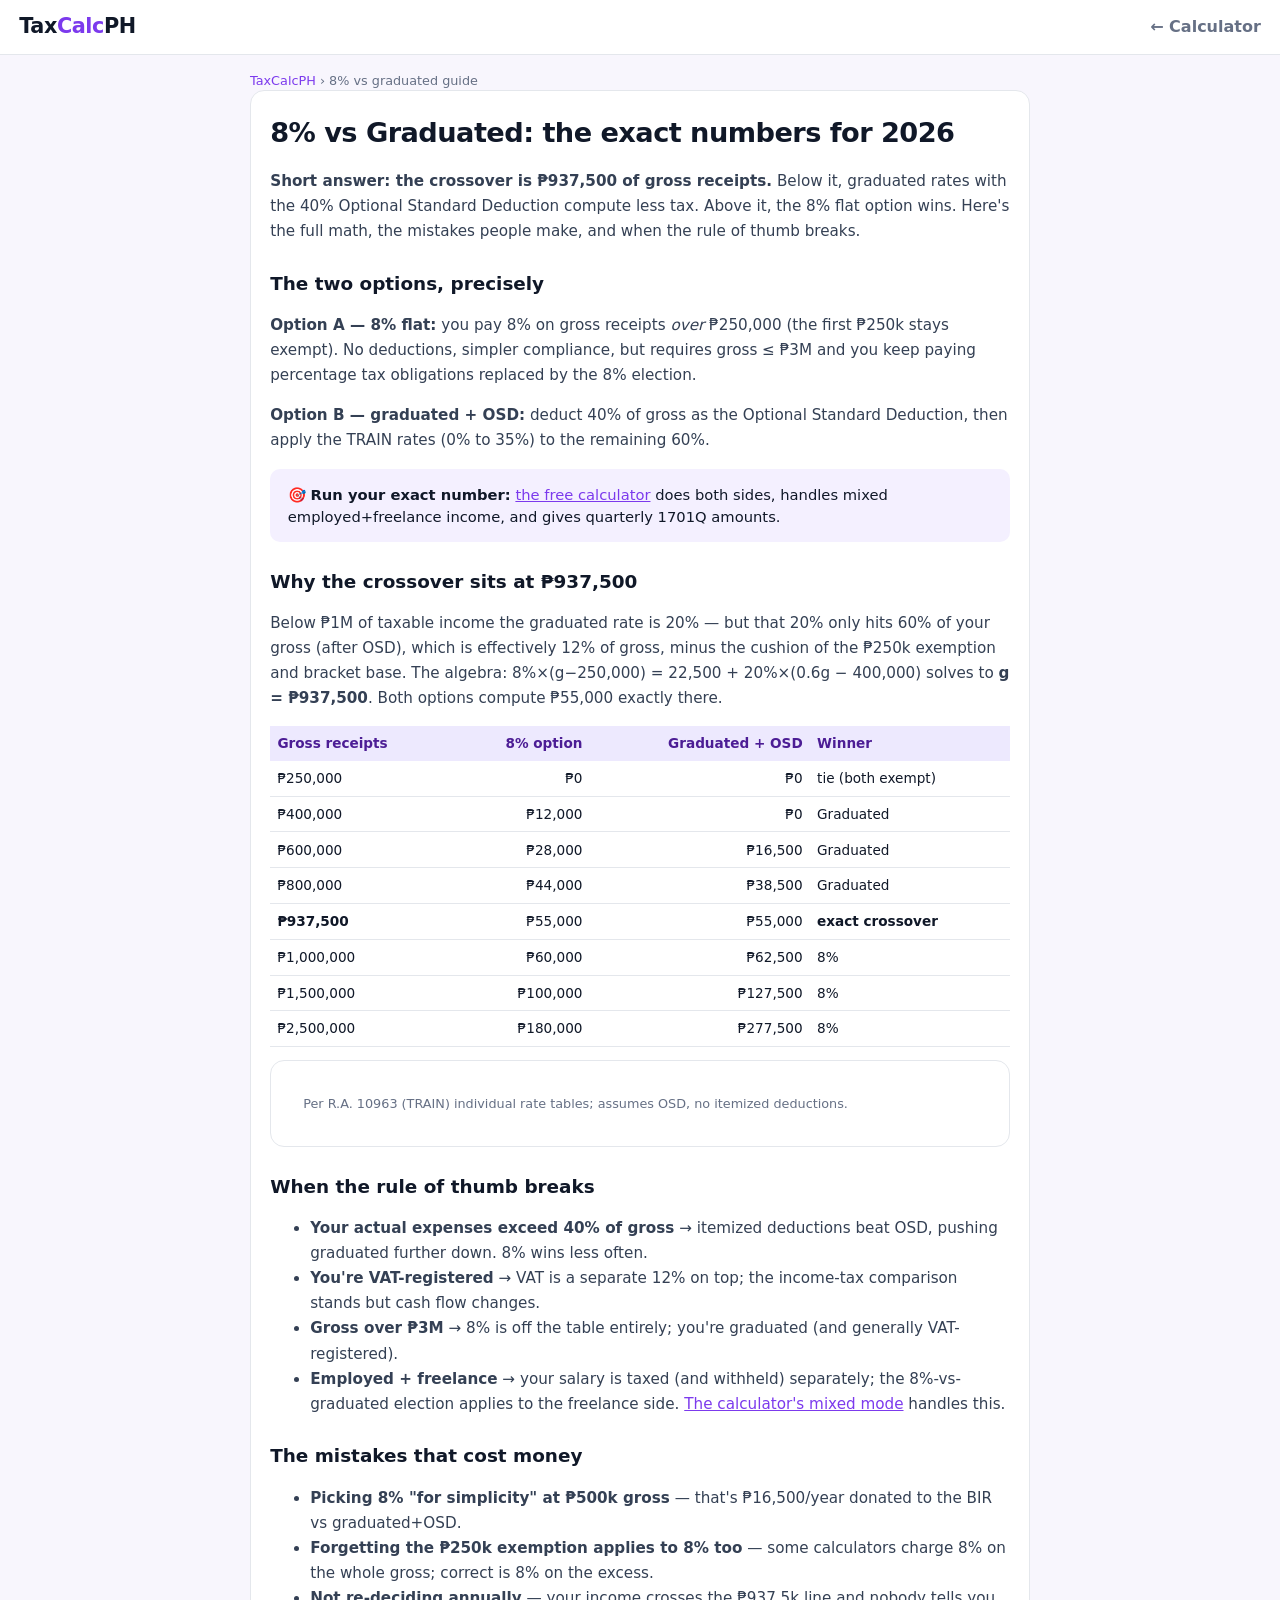
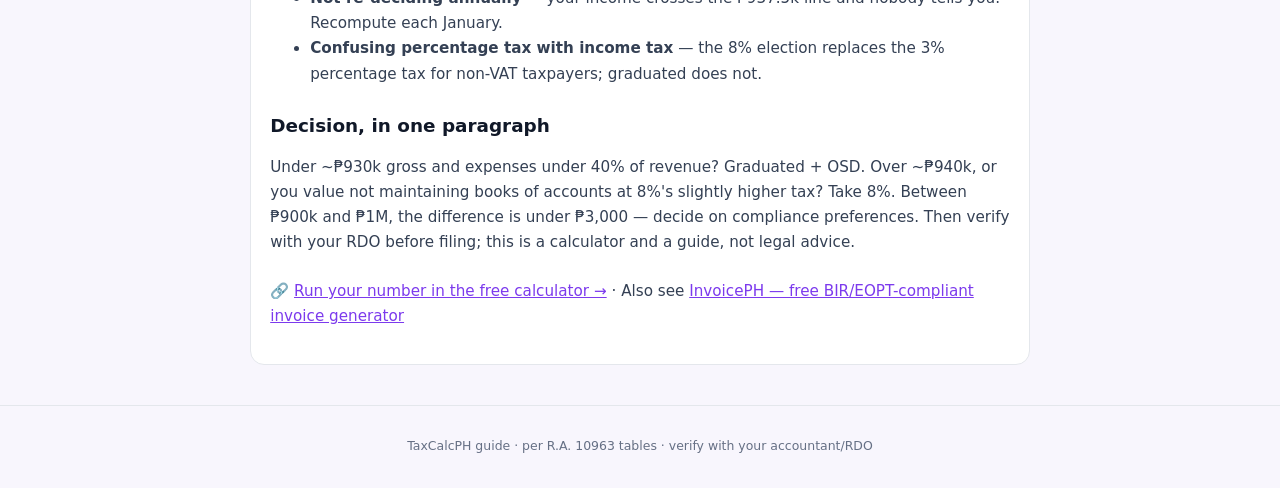
==== 8-percent-vs-graduated.html @ e0d60fc4 "add long-tail SEO guide page + sitemap + footer link" ====
<!DOCTYPE html>
<html lang="en">
<head>
<meta charset="UTF-8">
<meta name="viewport" content="width=device-width, initial-scale=1.0">
<title>8% vs Graduated Tax: The 2026 Decision Guide (With Exact Crossover) — TaxCalcPH</title>
<meta name="description" content="Exact crossover: below ₱937,500 gross receipts, graduated+OSD computes less tax; above it, 8% wins. Full comparison table, TRAIN brackets, common mistakes — and a free calculator.">
<link rel="canonical" href="https://makavelimachiavelli.github.io/taxcalcph/8-percent-vs-graduated.html">
<link rel="icon" href="data:image/svg+xml,%3Csvg xmlns='http://www.w3.org/2000/svg' viewBox='0 0 64 64'%3E%3Crect width='64' height='64' rx='12' fill='%237c3aed'/%3E%3Ctext x='32' y='44' font-size='34' text-anchor='middle' fill='white' font-family='Arial' font-weight='bold'%3E8%25%3C/text%3E%3C/svg%3E">
<link rel="stylesheet" href="style.css">
<style>
.article{max-width:780px;margin:0 auto;background:#fff;border:1px solid var(--line);border-radius:14px;padding:2rem}
.article h1{font-size:1.7rem;letter-spacing:-.02em;margin:.2rem 0 .6rem}
.article h2{font-size:1.15rem;margin:1.6rem 0 .5rem}
.article p,.article li{color:#344054;font-size:.95rem;line-height:1.65}
.article table{width:100%;border-collapse:collapse;font-size:.85rem;margin:.8rem 0}
.article th{background:#ede9fe;color:#4c1d95;text-align:left;padding:.45rem}
.article td{border-bottom:1px solid var(--line);padding:.45rem}
.article .num{text-align:right;font-variant-numeric:tabular-nums}
.callout{background:#f4f0ff;border-radius:10px;padding:.9rem 1.1rem;margin:1rem 0;font-size:.92rem}
.article a{color:var(--purple)}
.crumb{max-width:780px;margin:1rem auto 0;font-size:.8rem;color:var(--muted)}
.crumb a{color:var(--purple);text-decoration:none}
@media(max-width:700px){.article{padding:1.2rem}}
</style>
</head>
<body>
<header class="site-header">
  <div class="brand">Tax<span>Calc</span>PH</div>
  <nav><a href="./index.html">← Calculator</a></nav>
</header>
<div class="crumb"><a href="./index.html">TaxCalcPH</a> › 8% vs graduated guide</div>
<main class="article wrap" style="padding:1.2rem">
<h1>8% vs Graduated: the exact numbers for 2026</h1>
<p><strong>Short answer: the crossover is ₱937,500 of gross receipts.</strong> Below it, graduated rates with the 40% Optional Standard Deduction compute less tax. Above it, the 8% flat option wins. Here's the full math, the mistakes people make, and when the rule of thumb breaks.</p>

<h2>The two options, precisely</h2>
<p><strong>Option A — 8% flat:</strong> you pay 8% on gross receipts <em>over</em> ₱250,000 (the first ₱250k stays exempt). No deductions, simpler compliance, but requires gross ≤ ₱3M and you keep paying percentage tax obligations replaced by the 8% election.</p>
<p><strong>Option B — graduated + OSD:</strong> deduct 40% of gross as the Optional Standard Deduction, then apply the TRAIN rates (0% to 35%) to the remaining 60%.</p>
<div class="callout">🎯 <strong>Run your exact number:</strong> <a href="./index.html">the free calculator</a> does both sides, handles mixed employed+freelance income, and gives quarterly 1701Q amounts.</div>

<h2>Why the crossover sits at ₱937,500</h2>
<p>Below ₱1M of taxable income the graduated rate is 20% — but that 20% only hits 60% of your gross (after OSD), which is effectively 12% of gross, minus the cushion of the ₱250k exemption and bracket base. The algebra: 8%×(g−250,000) = 22,500 + 20%×(0.6g − 400,000) solves to <strong>g = ₱937,500</strong>. Both options compute ₱55,000 exactly there.</p>

<table>
<tr><th>Gross receipts</th><th class="num">8% option</th><th class="num">Graduated + OSD</th><th>Winner</th></tr>
<tr><td>₱250,000</td><td class="num">₱0</td><td class="num">₱0</td><td>tie (both exempt)</td></tr>
<tr><td>₱400,000</td><td class="num">₱12,000</td><td class="num">₱0</td><td>Graduated</td></tr>
<tr><td>₱600,000</td><td class="num">₱28,000</td><td class="num">₱16,500</td><td>Graduated</td></tr>
<tr><td>₱800,000</td><td class="num">₱44,000</td><td class="num">₱38,500</td><td>Graduated</td></tr>
<tr><td><strong>₱937,500</strong></td><td class="num">₱55,000</td><td class="num">₱55,000</td><td><strong>exact crossover</strong></td></tr>
<tr><td>₱1,000,000</td><td class="num">₱60,000</td><td class="num">₱62,500</td><td>8%</td></tr>
<tr><td>₱1,500,000</td><td class="num">₱100,000</td><td class="num">₱127,500</td><td>8%</td></tr>
<tr><td>₱2,500,000</td><td class="num">₱180,000</td><td class="num">₱277,500</td><td>8%</td></tr>
</table>
<p class="article" style="font-size:.8rem;color:#667085">Per R.A. 10963 (TRAIN) individual rate tables; assumes OSD, no itemized deductions.</p>

<h2>When the rule of thumb breaks</h2>
<ul>
<li><strong>Your actual expenses exceed 40% of gross</strong> → itemized deductions beat OSD, pushing graduated further down. 8% wins less often.</li>
<li><strong>You're VAT-registered</strong> → VAT is a separate 12% on top; the income-tax comparison stands but cash flow changes.</li>
<li><strong>Gross over ₱3M</strong> → 8% is off the table entirely; you're graduated (and generally VAT-registered).</li>
<li><strong>Employed + freelance</strong> → your salary is taxed (and withheld) separately; the 8%-vs-graduated election applies to the freelance side. <a href="./index.html">The calculator's mixed mode</a> handles this.</li>
</ul>

<h2>The mistakes that cost money</h2>
<ul>
<li><strong>Picking 8% "for simplicity" at ₱500k gross</strong> — that's ₱16,500/year donated to the BIR vs graduated+OSD.</li>
<li><strong>Forgetting the ₱250k exemption applies to 8% too</strong> — some calculators charge 8% on the whole gross; correct is 8% on the excess.</li>
<li><strong>Not re-deciding annually</strong> — your income crosses the ₱937.5k line and nobody tells you. Recompute each January.</li>
<li><strong>Confusing percentage tax with income tax</strong> — the 8% election replaces the 3% percentage tax for non-VAT taxpayers; graduated does not.</li>
</ul>

<h2>Decision, in one paragraph</h2>
<p>Under ~₱930k gross and expenses under 40% of revenue? Graduated + OSD. Over ~₱940k, or you value not maintaining books of accounts at 8%'s slightly higher tax? Take 8%. Between ₱900k and ₱1M, the difference is under ₱3,000 — decide on compliance preferences. Then verify with your RDO before filing; this is a calculator and a guide, not legal advice.</p>

<p style="margin-top:1.5rem">🔗 <a href="./index.html">Run your number in the free calculator →</a> · Also see <a href="https://makavelimachiavelli.github.io/invoiceph/">InvoicePH — free BIR/EOPT-compliant invoice generator</a></p>
</main>
<footer class="site-footer"><p>TaxCalcPH guide · per R.A. 10963 tables · verify with your accountant/RDO</p></footer>
</body>
</html>
---- style.css ----
/* TaxCalcPH — styles */
:root{
  --purple:#7c3aed; --ink:#101828; --muted:#667085; --line:#e4e7ec;
  --bg:#f8f6fd; --card:#fff; --green:#0e9f6e; --red:#dc2626; --amber:#b45309;
}
*{box-sizing:border-box}
body{margin:0;font-family:'Segoe UI',system-ui,-apple-system,Arial,sans-serif;background:var(--bg);color:var(--ink);line-height:1.5}
.hidden{display:none!important}

.site-header{position:sticky;top:0;z-index:50;background:#fff;border-bottom:1px solid var(--line);display:flex;justify-content:space-between;align-items:center;padding:.7rem 1.2rem}
.brand{font-weight:800;font-size:1.3rem;letter-spacing:-.02em}
.brand span{color:var(--purple)}
.site-header nav{display:flex;gap:1rem;align-items:center}
.site-header a{color:var(--muted);text-decoration:none;font-weight:600}
.btn-link{border:none;background:var(--purple);color:#fff;font-weight:700;padding:.45rem .9rem;border-radius:8px;cursor:pointer}
.badge{font-size:.7rem;font-weight:800;padding:.2rem .5rem;border-radius:99px;background:var(--green);color:#fff}

.wrap{max-width:1200px;margin:0 auto;padding:1.5rem 1.2rem}
.hero{text-align:center;padding:1.2rem 0 .8rem}
.hero h1{font-size:clamp(1.6rem,4vw,2.5rem);margin:0 0 .4rem;letter-spacing:-.03em}
.hero .sub{color:var(--muted);max-width:780px;margin:0 auto}
.hero-chips{display:flex;flex-wrap:wrap;gap:.5rem;justify-content:center;margin-top:1rem}
.hero-chips span{background:#ede9fe;color:#6d28d9;font-size:.8rem;font-weight:700;padding:.3rem .7rem;border-radius:99px}

.app-grid{display:grid;grid-template-columns:1fr 1fr;gap:1.2rem;margin-top:1.2rem}
@media(max-width:960px){.app-grid{grid-template-columns:1fr}}
.panel{background:var(--card);border:1px solid var(--line);border-radius:14px;padding:1.2rem}
.panel h2{font-size:.95rem;text-transform:uppercase;letter-spacing:.06em;color:var(--muted);margin:1rem 0 .6rem}
.panel h2:first-child{margin-top:0}
.preview-title{margin-top:0}

.fields{display:grid;gap:.6rem}
label{display:flex;flex-direction:column;gap:.25rem;font-size:.8rem;font-weight:600;color:var(--muted)}
input,select{border:1px solid var(--line);border-radius:8px;padding:.5rem .6rem;font-size:.95rem;font-family:inherit;background:#fff;color:var(--ink)}
input:focus,select:focus{outline:2px solid #ddd3ff;border-color:var(--purple)}
.hint{color:var(--muted);font-size:.8rem}

.opt-cards{display:grid;grid-template-columns:1fr 1fr;gap:.8rem}
@media(max-width:700px){.opt-cards{grid-template-columns:1fr}}
.opt-card{border:1px solid var(--line);border-radius:12px;padding:.9rem;background:#fbfaff}
.opt-card h3{margin:0 0 .3rem;font-size:.98rem}
.opt-card.win{border-color:var(--green);box-shadow:0 0 0 2px #d1f0e2}
.opt-desc{color:var(--muted);font-size:.78rem;margin:.2rem 0 .6rem}
.opt-tax{font-size:1.5rem;font-weight:900}
.opt-er{font-size:.78rem;color:var(--muted)}

.verdict{margin-top:.9rem;border-radius:10px;padding:.8rem 1rem;font-weight:700;background:#e9f9f1;color:#067a53;border:1px solid #b8e8d2}
.warn{margin-top:.6rem;border-radius:10px;padding:.7rem 1rem;font-size:.85rem;background:#fef7e6;color:var(--amber);border:1px solid #f5e0af}
.actions{display:flex;flex-wrap:wrap;gap:.6rem;margin-top:1.1rem}
.btn{border:1px solid var(--line);background:#fff;border-radius:10px;padding:.6rem 1rem;font-weight:700;cursor:pointer;font-size:.95rem}
.btn:hover{background:#f7f5fc}
.btn.primary{background:var(--purple);border-color:var(--purple);color:#fff}
.btn.primary:hover{background:#6b28d9}
.btn.big{width:100%;font-size:1.05rem;padding:.8rem}

.bracket-table{width:100%;border-collapse:collapse;font-size:.82rem}
.bracket-table th{border-bottom:1.5px solid var(--ink);text-align:left;padding:.3rem;font-size:.7rem;letter-spacing:.05em}
.bracket-table td{border-bottom:1px solid var(--line);padding:.35rem .3rem}
.bracket-table .r{text-align:right}
.bracket-table tr.hit td{background:#f1ebfd;font-weight:700}

/* comparison doc */
.comp-doc{background:#fff;border:1px solid #cbd5e1;border-radius:6px;padding:1.2rem;font-size:.85rem;box-shadow:0 1px 4px rgba(16,24,40,.06)}
.cd-head{font-weight:900;letter-spacing:.14em;text-align:center;border-bottom:2px solid var(--ink);padding-bottom:.4rem;margin-bottom:.3rem}
.cd-sub{font-size:.78rem;color:var(--muted);margin-bottom:.7rem}
.cd-table{width:100%;border-collapse:collapse;font-size:.82rem}
.cd-table td,.cd-table th{border-bottom:1px solid var(--line);padding:.4rem .3rem}
.cd-table th{font-size:.68rem;letter-spacing:.05em;border-bottom:1.5px solid var(--ink)}
.cd-table .r{text-align:right}
.totrow td{border-top:2px solid var(--ink);border-bottom:none;font-weight:900;font-size:.95rem}
.cd-verdict{margin-top:.8rem;font-weight:700;font-size:.9rem;background:#e9f9f1;border-radius:8px;padding:.6rem .8rem;color:#067a53}
.cd-foot{margin-top:.8rem;font-size:.66rem;color:var(--muted);text-align:center;border-top:1px solid var(--line);padding-top:.5rem}

.marketing{margin-top:2.5rem}
.cards{display:grid;grid-template-columns:repeat(auto-fit,minmax(240px,1fr));gap:1rem}
.card{background:#fff;border:1px solid var(--line);border-radius:14px;padding:1.1rem}
.card h3{margin:.1rem 0 .4rem;font-size:1.02rem}
.card p{color:var(--muted);font-size:.9rem;margin:0}
.card a{color:var(--purple)}
.faq-item{background:#fff;border:1px solid var(--line);border-radius:12px;padding:1rem 1.2rem;margin-bottom:.7rem}
.faq-item h3{margin:0 0 .35rem;font-size:1rem}
.faq-item p{margin:0;color:var(--muted);font-size:.92rem}
.cta-box{background:linear-gradient(135deg,#7c3aed,#5b21b6);color:#fff;border-radius:16px;padding:1.6rem;margin-top:2rem}
.cta-box h2{margin:0 0 .6rem}
.cta-box ul{margin:0 0 .6rem;padding-left:1.2rem}
.once{color:#e3d7ff;font-size:.85rem;margin:.4rem 0 .9rem}

.modal{position:fixed;inset:0;background:rgba(16,24,40,.55);display:flex;align-items:center;justify-content:center;z-index:100;padding:1rem}
.modal-card{background:#fff;border-radius:16px;padding:1.5rem;max-width:440px;width:100%;position:relative;max-height:90vh;overflow:auto}
.modal-card.wide{max-width:640px}
.modal-x{position:absolute;top:.7rem;right:.7rem;border:none;background:#f2f4f7;border-radius:8px;width:30px;height:30px;cursor:pointer;font-weight:700}
.price{font-size:1.6rem;font-weight:900;margin:.2rem 0 .8rem}
.price span{font-size:.8rem;font-weight:600;color:var(--muted)}
.qr-box{display:flex;gap:1rem;align-items:flex-start}
.qr-box img{border:1px solid var(--line);border-radius:8px;background:#fff}
.pay-steps{margin:0;padding-left:1.1rem;font-size:.85rem;color:var(--muted)}
.code-row{display:flex;gap:.5rem;margin-top:1rem}
.code-row input{flex:1}
.code-msg{font-size:.85rem;min-height:1.2rem;margin:.5rem 0 0;font-weight:700}
.code-msg.ok{color:var(--green)}
.code-msg.bad{color:var(--red)}
.book-table{width:100%;border-collapse:collapse;font-size:.82rem;margin:.6rem 0}
.book-table th{border-bottom:2px solid var(--ink);text-align:left;padding:.3rem}
.book-table td{border-bottom:1px solid var(--line);padding:.35rem .3rem}
.book-table .r{text-align:right}

.site-footer{border-top:1px solid var(--line);margin-top:2.5rem;padding:1.2rem;text-align:center;color:var(--muted);font-size:.78rem}

@media print{
  body *{visibility:hidden}
  #doc,#doc *{visibility:visible}
  #doc{position:absolute;left:0;top:0;width:100%;border:none;box-shadow:none;padding:0}
  @page{margin:14mm}
}
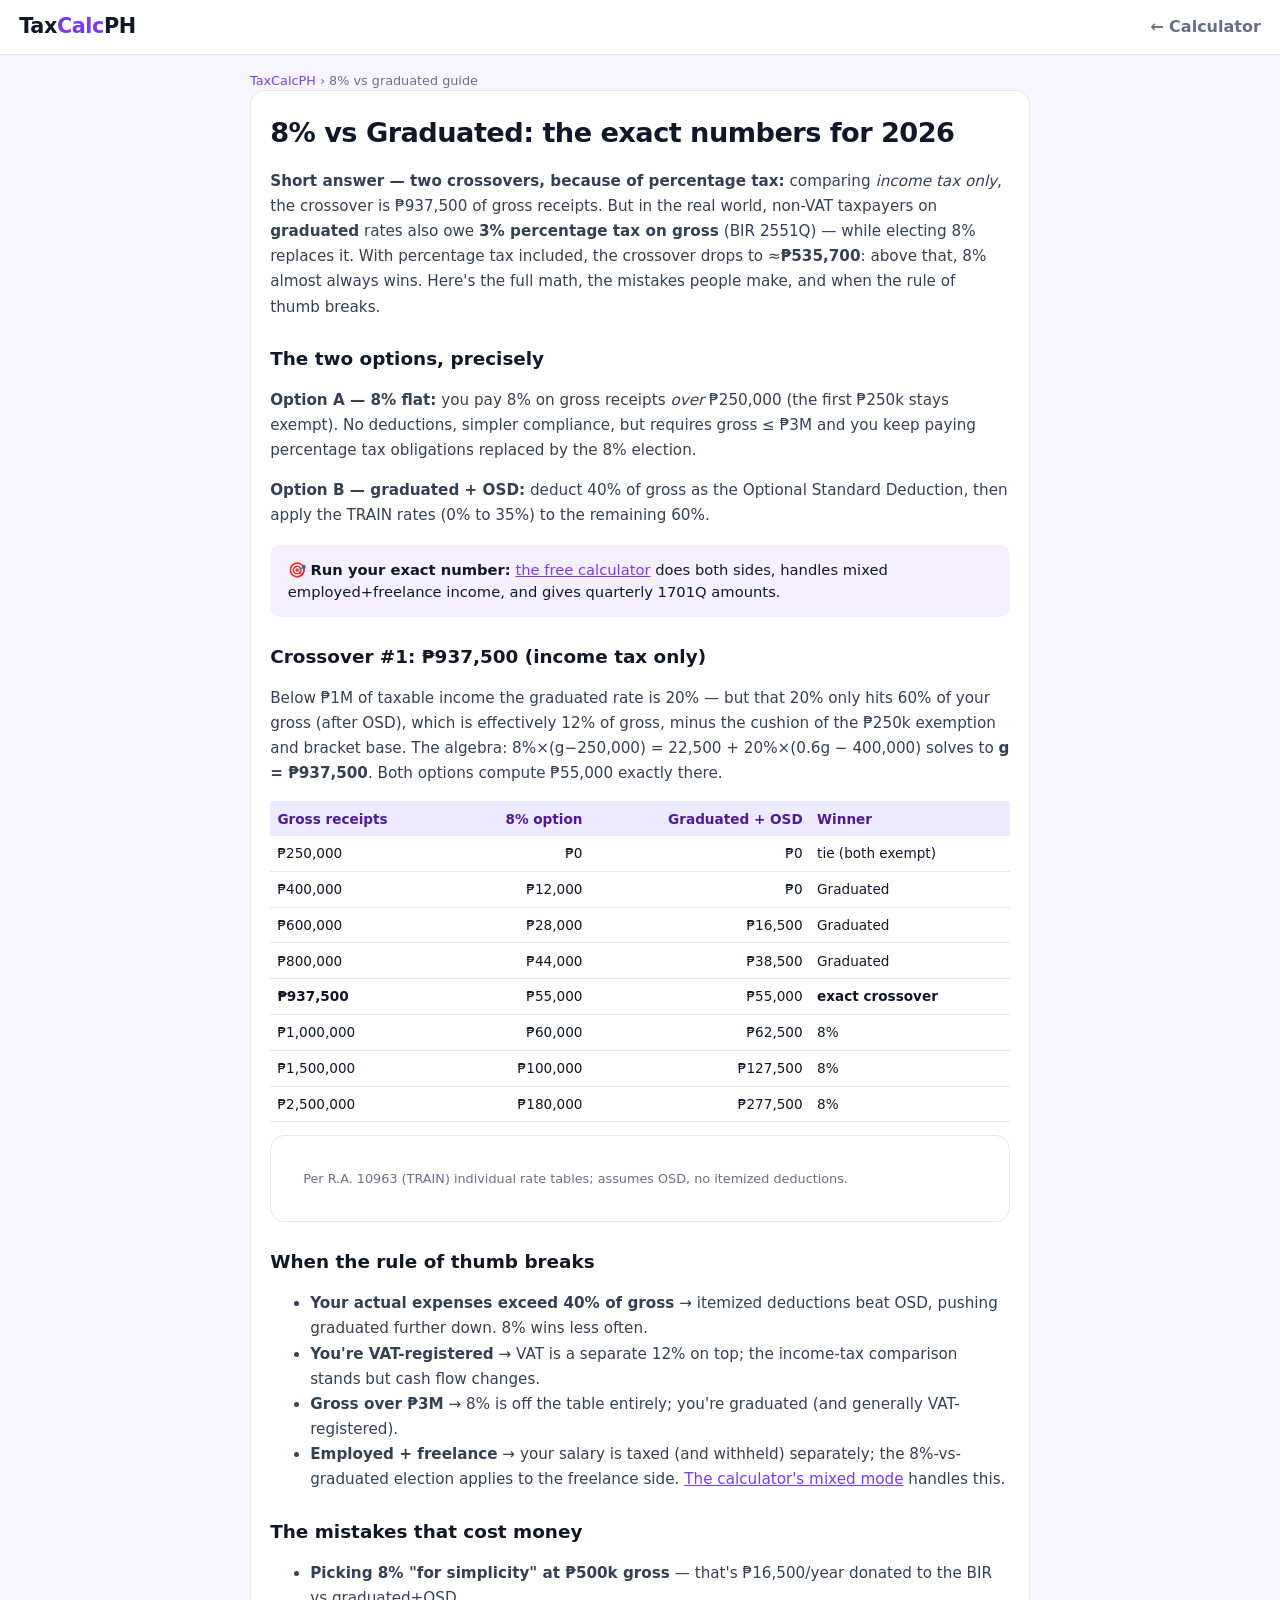
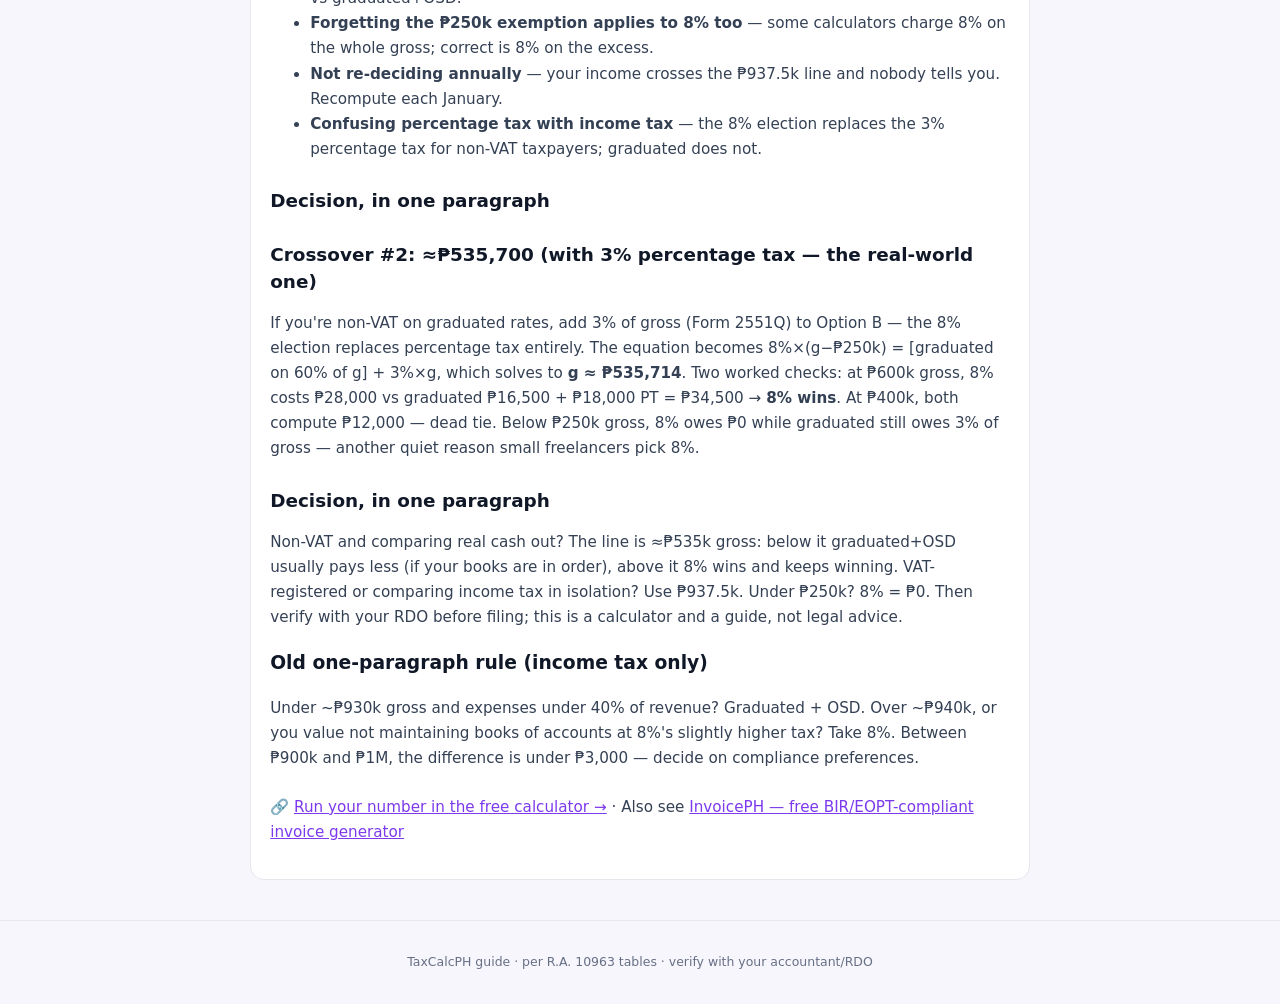
==== commit 58b225a5: "TaxCalcPH v1.2 (IMPROVEMENT-SPEC): 3% percentage tax (2551Q) reality for graduated, 2307 CWT credits" ====
--- a/8-percent-vs-graduated.html
+++ b/8-percent-vs-graduated.html
@@ -32,14 +32,14 @@
 <div class="crumb"><a href="./index.html">TaxCalcPH</a> › 8% vs graduated guide</div>
 <main class="article wrap" style="padding:1.2rem">
 <h1>8% vs Graduated: the exact numbers for 2026</h1>
-<p><strong>Short answer: the crossover is ₱937,500 of gross receipts.</strong> Below it, graduated rates with the 40% Optional Standard Deduction compute less tax. Above it, the 8% flat option wins. Here's the full math, the mistakes people make, and when the rule of thumb breaks.</p>
+<p><strong>Short answer — two crossovers, because of percentage tax:</strong> comparing <em>income tax only</em>, the crossover is ₱937,500 of gross receipts. But in the real world, non-VAT taxpayers on <strong>graduated</strong> rates also owe <strong>3% percentage tax on gross</strong> (BIR 2551Q) — while electing 8% replaces it. With percentage tax included, the crossover drops to ≈<strong>₱535,700</strong>: above that, 8% almost always wins. Here's the full math, the mistakes people make, and when the rule of thumb breaks.</p>
 
 <h2>The two options, precisely</h2>
 <p><strong>Option A — 8% flat:</strong> you pay 8% on gross receipts <em>over</em> ₱250,000 (the first ₱250k stays exempt). No deductions, simpler compliance, but requires gross ≤ ₱3M and you keep paying percentage tax obligations replaced by the 8% election.</p>
 <p><strong>Option B — graduated + OSD:</strong> deduct 40% of gross as the Optional Standard Deduction, then apply the TRAIN rates (0% to 35%) to the remaining 60%.</p>
 <div class="callout">🎯 <strong>Run your exact number:</strong> <a href="./index.html">the free calculator</a> does both sides, handles mixed employed+freelance income, and gives quarterly 1701Q amounts.</div>
 
-<h2>Why the crossover sits at ₱937,500</h2>
+<h2>Crossover #1: ₱937,500 (income tax only)</h2>
 <p>Below ₱1M of taxable income the graduated rate is 20% — but that 20% only hits 60% of your gross (after OSD), which is effectively 12% of gross, minus the cushion of the ₱250k exemption and bracket base. The algebra: 8%×(g−250,000) = 22,500 + 20%×(0.6g − 400,000) solves to <strong>g = ₱937,500</strong>. Both options compute ₱55,000 exactly there.</p>
 
 <table>
@@ -72,7 +72,14 @@
 </ul>
 
 <h2>Decision, in one paragraph</h2>
-<p>Under ~₱930k gross and expenses under 40% of revenue? Graduated + OSD. Over ~₱940k, or you value not maintaining books of accounts at 8%'s slightly higher tax? Take 8%. Between ₱900k and ₱1M, the difference is under ₱3,000 — decide on compliance preferences. Then verify with your RDO before filing; this is a calculator and a guide, not legal advice.</p>
+<h2>Crossover #2: ≈₱535,700 (with 3% percentage tax — the real-world one)</h2>
+<p>If you're non-VAT on graduated rates, add 3% of gross (Form 2551Q) to Option B — the 8% election replaces percentage tax entirely. The equation becomes 8%×(g−₱250k) = [graduated on 60% of g] + 3%×g, which solves to <strong>g ≈ ₱535,714</strong>. Two worked checks: at ₱600k gross, 8% costs ₱28,000 vs graduated ₱16,500 + ₱18,000 PT = ₱34,500 → <strong>8% wins</strong>. At ₱400k, both compute ₱12,000 — dead tie. Below ₱250k gross, 8% owes ₱0 while graduated still owes 3% of gross — another quiet reason small freelancers pick 8%.</p>
+
+<h2>Decision, in one paragraph</h2>
+<p>Non-VAT and comparing real cash out? The line is ≈₱535k gross: below it graduated+OSD usually pays less (if your books are in order), above it 8% wins and keeps winning. VAT-registered or comparing income tax in isolation? Use ₱937.5k. Under ₱250k? 8% = ₱0. Then verify with your RDO before filing; this is a calculator and a guide, not legal advice.</p>
+
+<h3>Old one-paragraph rule (income tax only)</h3>
+<p>Under ~₱930k gross and expenses under 40% of revenue? Graduated + OSD. Over ~₱940k, or you value not maintaining books of accounts at 8%'s slightly higher tax? Take 8%. Between ₱900k and ₱1M, the difference is under ₱3,000 — decide on compliance preferences.</p>
 
 <p style="margin-top:1.5rem">🔗 <a href="./index.html">Run your number in the free calculator →</a> · Also see <a href="https://makavelimachiavelli.github.io/invoiceph/">InvoicePH — free BIR/EOPT-compliant invoice generator</a></p>
 </main>
--- a/style.css
+++ b/style.css
@@ -112,3 +112,7 @@
   #doc{position:absolute;left:0;top:0;width:100%;border:none;box-shadow:none;padding:0}
   @page{margin:14mm}
 }
+
+.btn-group{display:inline-flex;gap:0;border:1px solid var(--line);border-radius:8px;overflow:hidden;width:max-content}
+.btn-tab{border:none;background:#fff;padding:.4rem .9rem;font-weight:700;cursor:pointer;font-size:.8rem;color:var(--muted)}
+.btn-tab.active{background:var(--purple);color:#fff}
